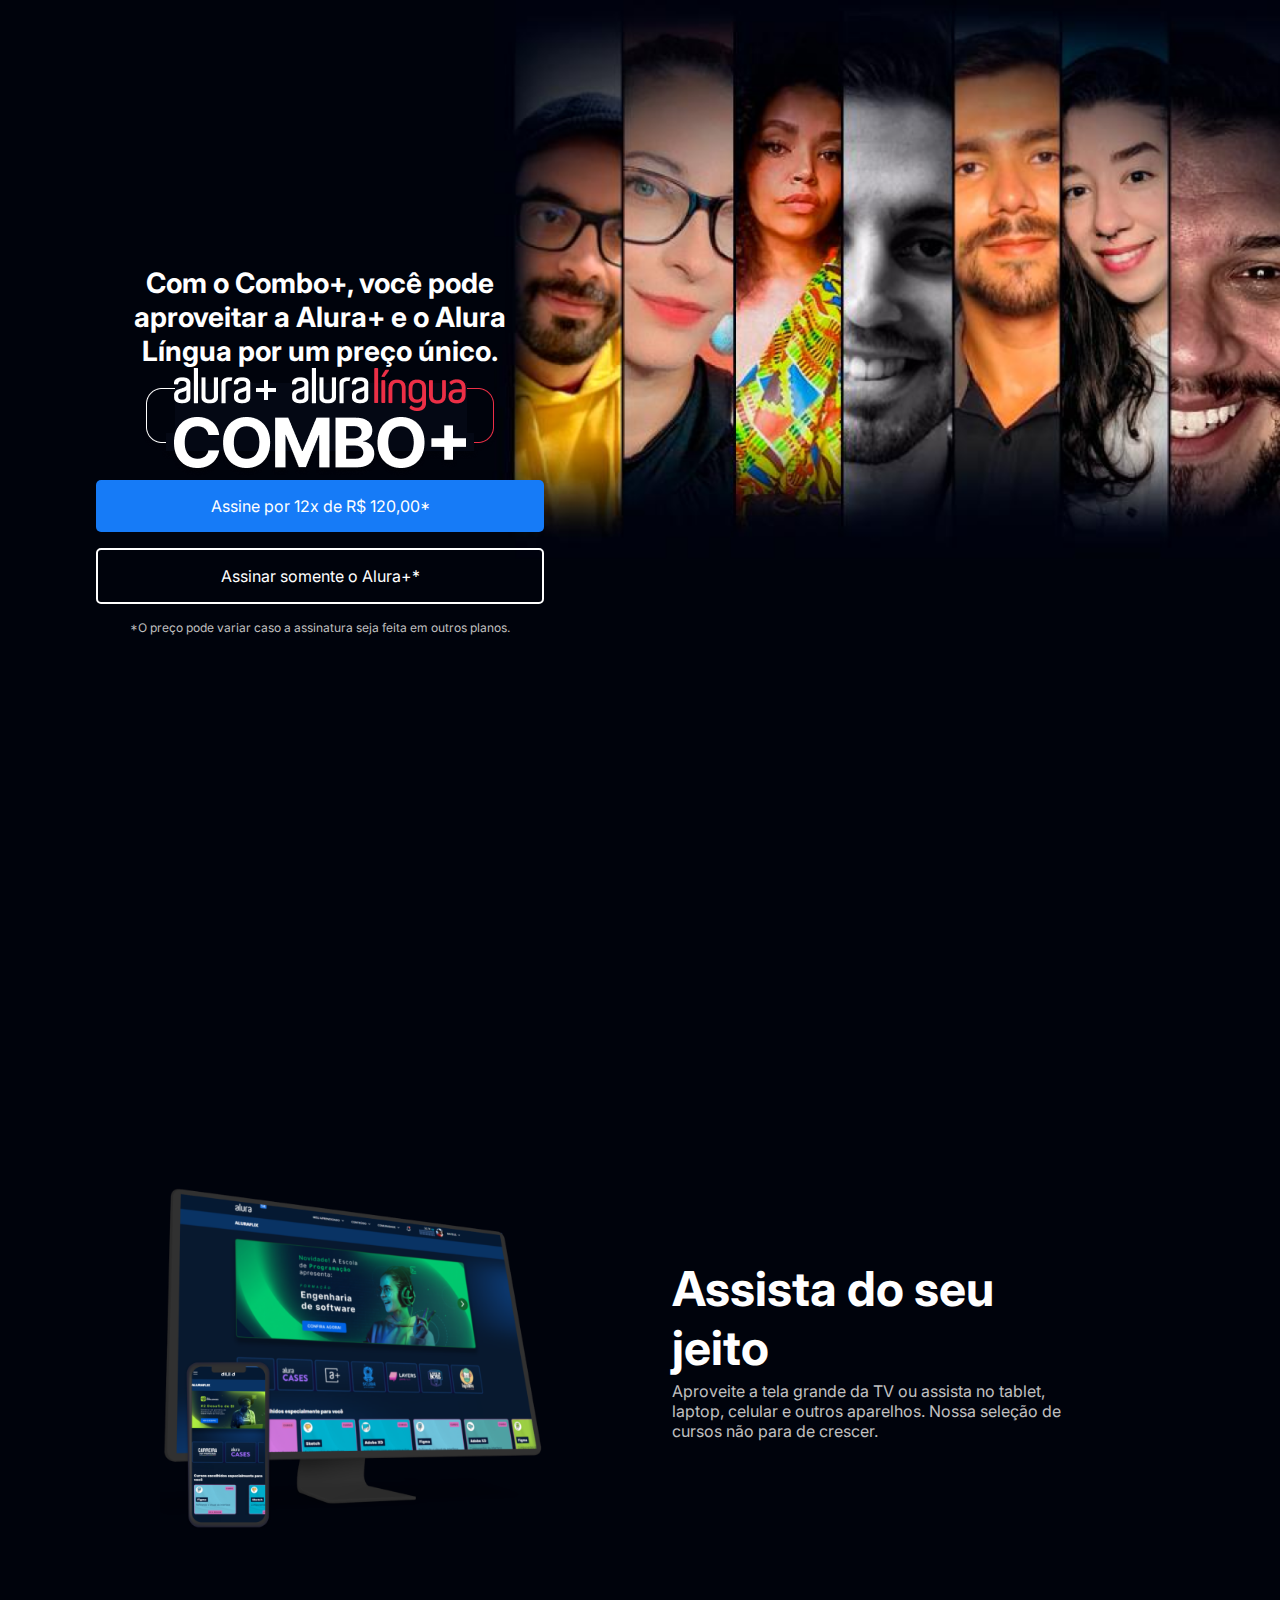
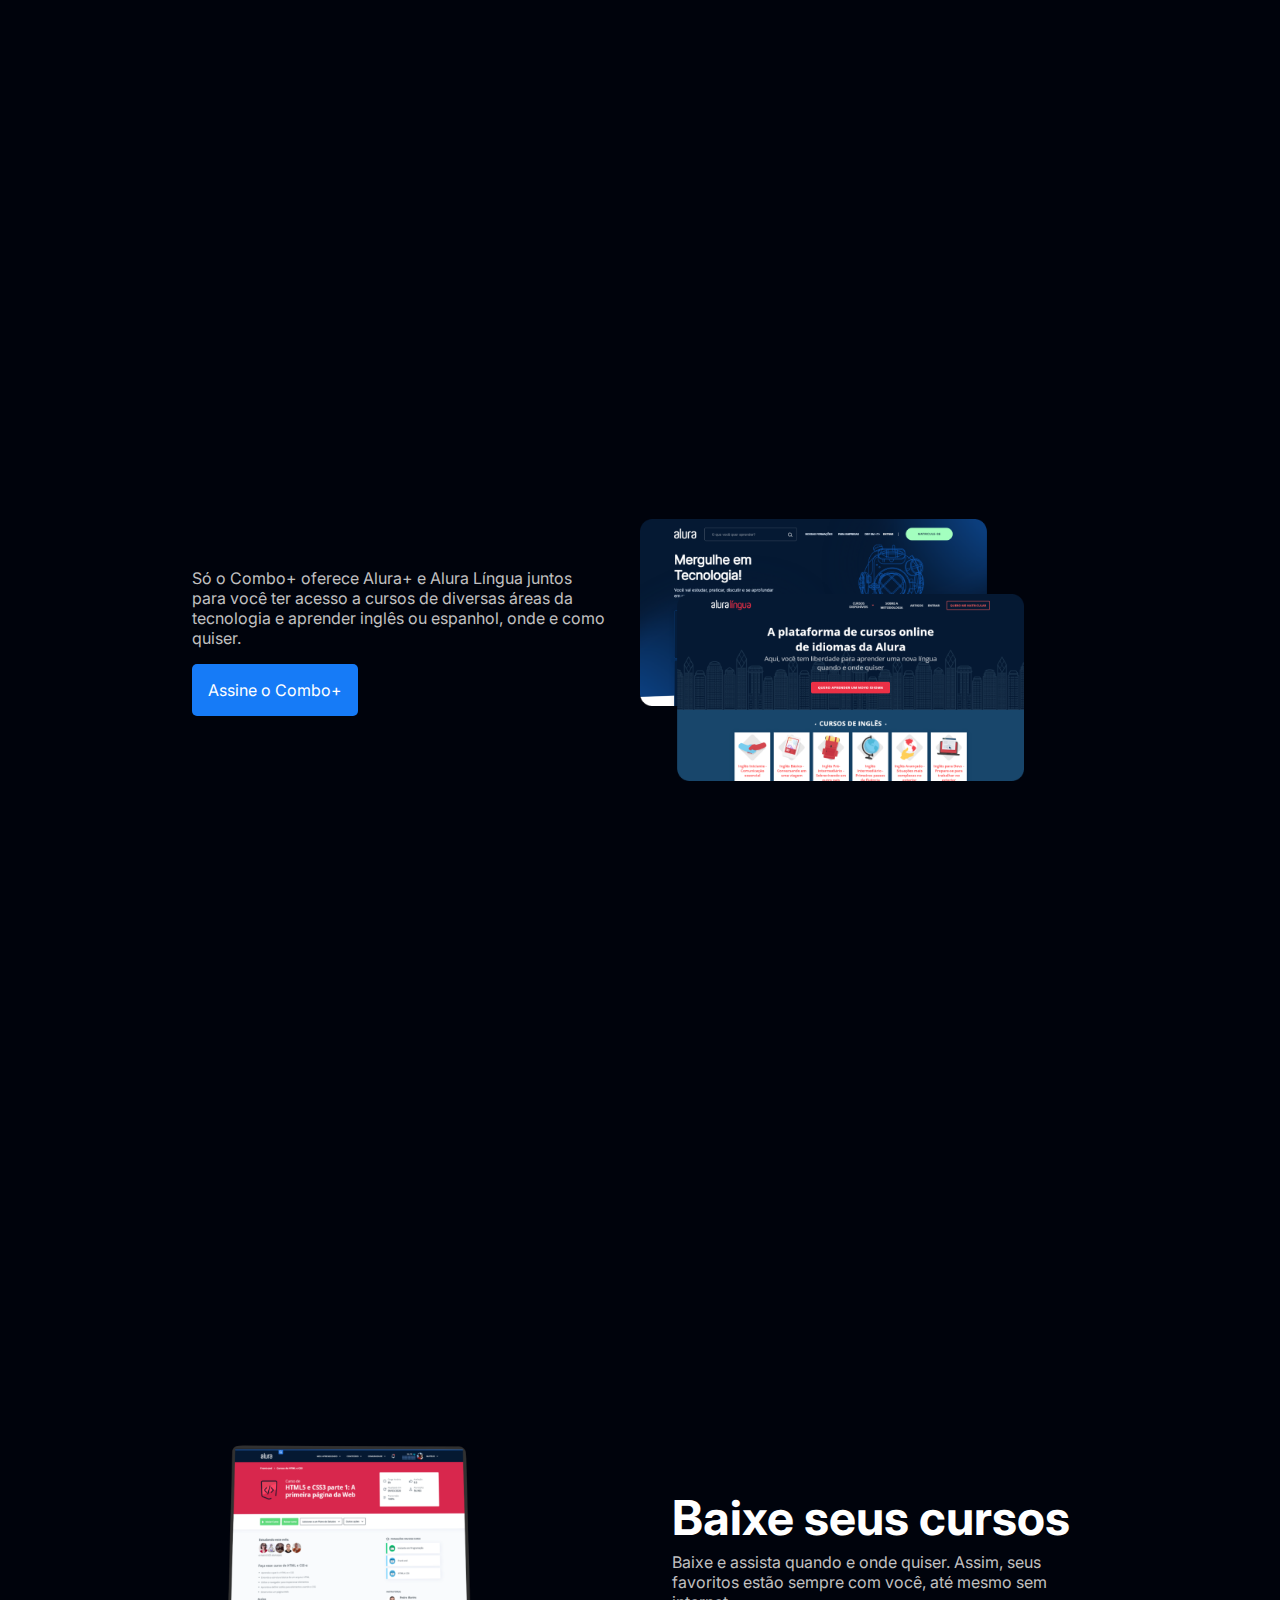
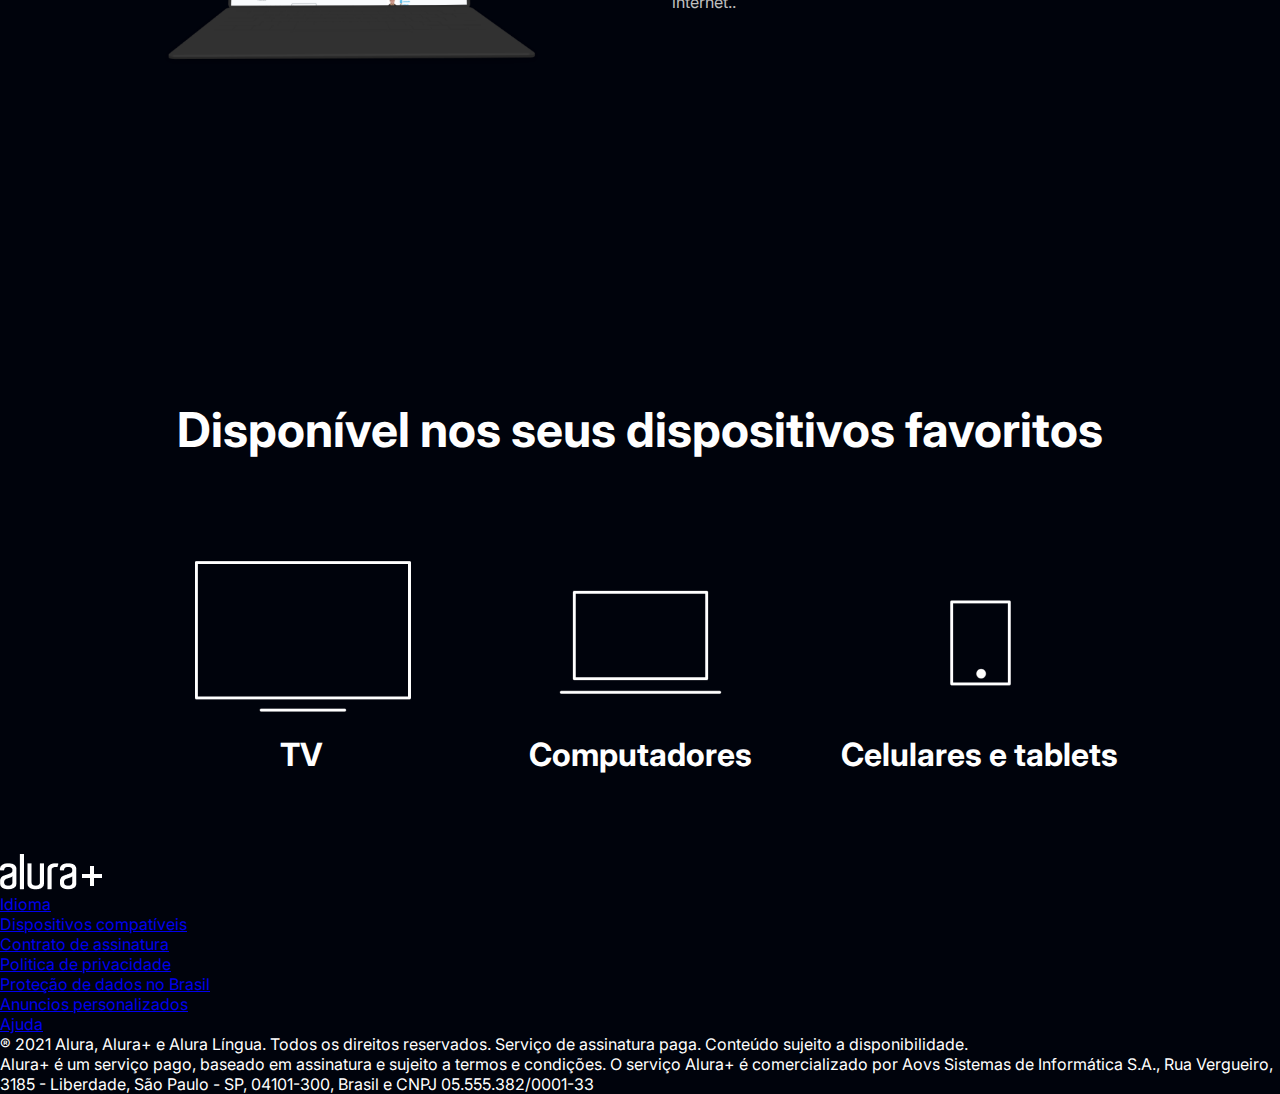
==== HTML e CSS: praticando HTML_CSS/index.html @ f59a2e47 "HTML e CSS: praticando HTML_CSS" ====
<!DOCTYPE html>
<html>

<head>
    <title>Alura Plus</title>
    <meta charset="UTF-8">
    <meta name="viewport" content="width=device-width, initial-scale=1">
    <link rel="stylesheet" href="style.css">
    <link rel="preconnect" href="https://fonts.googleapis.com">
    <link rel="preconnect" href="https://fonts.gstatic.com" crossorigin>
    <link href="https://fonts.googleapis.com/css2?family=Inter:wght@400;700&display=swap" rel="stylesheet">
</head>

<body>
    <section class="principal container">
        <div class="container__caixa">
            <h1 class="container__titulo">Com o Combo+, você pode aproveitar a Alura+ e o Alura Língua por um preço único.</h1>
            <img src="assets/Combo.png" alt="O combo+ é a junção do alura+ e o alura língua" class="container__imagem">
            <a href="https://www.alura.com.br" class="container__botao">Assine por 12x de R$ 120,00*</a>
            <a href="https://www.alura.com.br" class="container__botao botao_secundario">Assinar somente o Alura+*</a>
            <p class="container__aviso">*O preço pode variar caso a assinatura seja feita em outros planos.</p>
        </div>  
    </section>

    <section class="container secundario">
        <img src="./assets/Plataformas.png" alt="Plataforma alura" class="secundario__imagem">
        <div class="container__descricao">
            <h2 class="descricao__titulo">Assista do seu jeito</h2>
            <p class="descricao__texto">Aproveite a tela grande da TV ou assista no tablet, 
               laptop, celular e outros aparelhos. Nossa seleção de cursos não para de crescer.
            </p>
        </div>
    </section>
    <section class="container secundario">
        <div class="container__descricao">
            <p class="descricao__texto">Só o Combo+ oferece Alura+ e Alura Língua juntos para você ter 
               acesso a cursos de diversas áreas da tecnologia e aprender inglês ou espanhol, onde e 
               como quiser.
            </p>
            <a href="https://www.alura.com.br" class="container__botao secundario__botao">Assine o Combo+</a>
        </div>
        <img src="assets/Telas.png" alt="Telas do alura plus e alura lingua" class="secundario__imagem">
    </section>

    <section class="container secundario">
        <img src="./assets/Notebook.png" alt="Plataforma alura" class="secundario__imagem">
        <div class="container__descricao">
            <h2 class="descricao__titulo">Baixe seus cursos</h2>
            <p class="descricao__texto">Baixe e assista quando e onde quiser. Assim, seus favoritos estão 
               sempre com você, até mesmo sem internet..
            </p>
        </div>
    </section>

    <section class="dispositivos">
        <h2 class="dispositivos__titulo">Disponível nos seus dispositivos favoritos</h2>
        <ul class="dispositivos__lista">
            <li>
                <img src="assets/tv.png" alt="Tela de TV">
                <h3 class="lista__item">TV</h3>
            </li>
            <li>
                <img src="assets/computador.png" alt="Tela de pc">
                <h3 class="lista__item">Computadores</h3>
            </li>
            <li>
                <img src="assets/celular.png" alt="Tela de celular e tablet">
                <h3 class="lista__item">Celulares e tablets</h3>
            </li>
        </ul>
    </section>

    <footer class="rodape">
        <img src="assets/Logo.png" alt="Logo alura plus" class="rodape__logo">
        <ul class="rodape_lista">
            <li class="lista__link">
                <a href="#">Idioma</a>
            </li>
            <li class="lista__link">
                <a href="#">Dispositivos compatíveis</a>
            </li>
            <li class="lista__link">
                <a href="#">Contrato de assinatura</a>
            </li>
            <li class="lista__link">
                <a href="#">Politica de privacidade</a>
            </li>
            <li class="lista__link">
                <a href="#">Proteção de dados no Brasil</a>
            </li>
            <li class="lista__link">
                <a href="#">Anuncios personalizados</a>
            </li>
            <li class="lista__link">
                <a href="#">Ajuda</a>
            </li>
        </ul>
        <p class="rodape__texto">® 2021 Alura, Alura+ e Alura Língua. Todos os direitos reservados. 
           Serviço de assinatura paga. Conteúdo sujeito a disponibilidade.
        </p>
        <p class="rodape__texto">Alura+ é um serviço pago, baseado em assinatura e sujeito a termos e condições. 
            O serviço Alura+ é comercializado por Aovs Sistemas de Informática S.A., Rua Vergueiro, 3185 - Liberdade, 
            São Paulo - SP, 04101-300, Brasil e CNPJ 05.555.382/0001-33
        </p>
    </footer>

</body>

</html>
---- HTML e CSS: praticando HTML_CSS/style.css ----
:root {
    --branco-principal: #FFFFFF;
    --cinza-secundario: #C0C0C0;
    --botao-azul: #167BF7;
    --cor-de-fundo: #00030C;
    --fonte-principal: 'Inter';
}

* {
    margin: 0;
    padding: 0;
}

body {
    background-color: var(--cor-de-fundo);
    color: var(--branco-principal);
    font-family: var(--fonte-principal);
    font-size: 16px;
    font-weight: 400;
}

.principal {
    background-image: url("assets/Background.png");
    background-repeat: no-repeat;
    background-size: contain;
    align-items: center;
    text-align: center;
}

.container {
    height: 100vh;
    display: grid;
    grid-template-columns: 50% 50%;
}

.container__caixa{
    margin: 0 6em;
}

.container__titulo{
    font-size: 28px;
    font-weight: 700;
}

.container__imagem{
    margin: 1em, 0, 2em, 0;
}

.container__botao{
    background-color: var(--botao-azul);
    border-radius: 5px;
    padding: 1em;
    color: var(--branco-principal);
    display: block;
    text-decoration: none;
    margin-bottom: 1em;
}

.botao_secundario{
    color: var(--branco-principal);
    background-color: transparent;
    border: 2px solid var(--branco-principal);

}

.container__aviso{
    font-size: 12px;
    color: var(--cinza-secundario);
}

.secundario{
    align-items: center;
    margin: 0 10em;
}

.secundario__imagem{
    width: 80%;
}

.descricao__titulo{
    font-weight: 700;
    font-size: 48px;
    color: var(--branco-principal);
    margin-bottom: 0.1em;
}

.descricao__texto{
    color: var(--cinza-secundario);
}   

.secundario__botao{
    display: inline-block;
    margin-top: 1em;
}

.container__descricao{
    padding: 2em;
}

.dispositivos{
    text-align: center;
}

.dispositivos__titulo{
    font-size: 48px;
    color: var(--branco-principal);
}

.dispositivos__lista{
    display: flex;
    justify-content: center;
    list-style-type: none;
    margin: 5em 0;
}

.lista__item{
    font-size: 32px;
    color: var(--branco-principal);
}
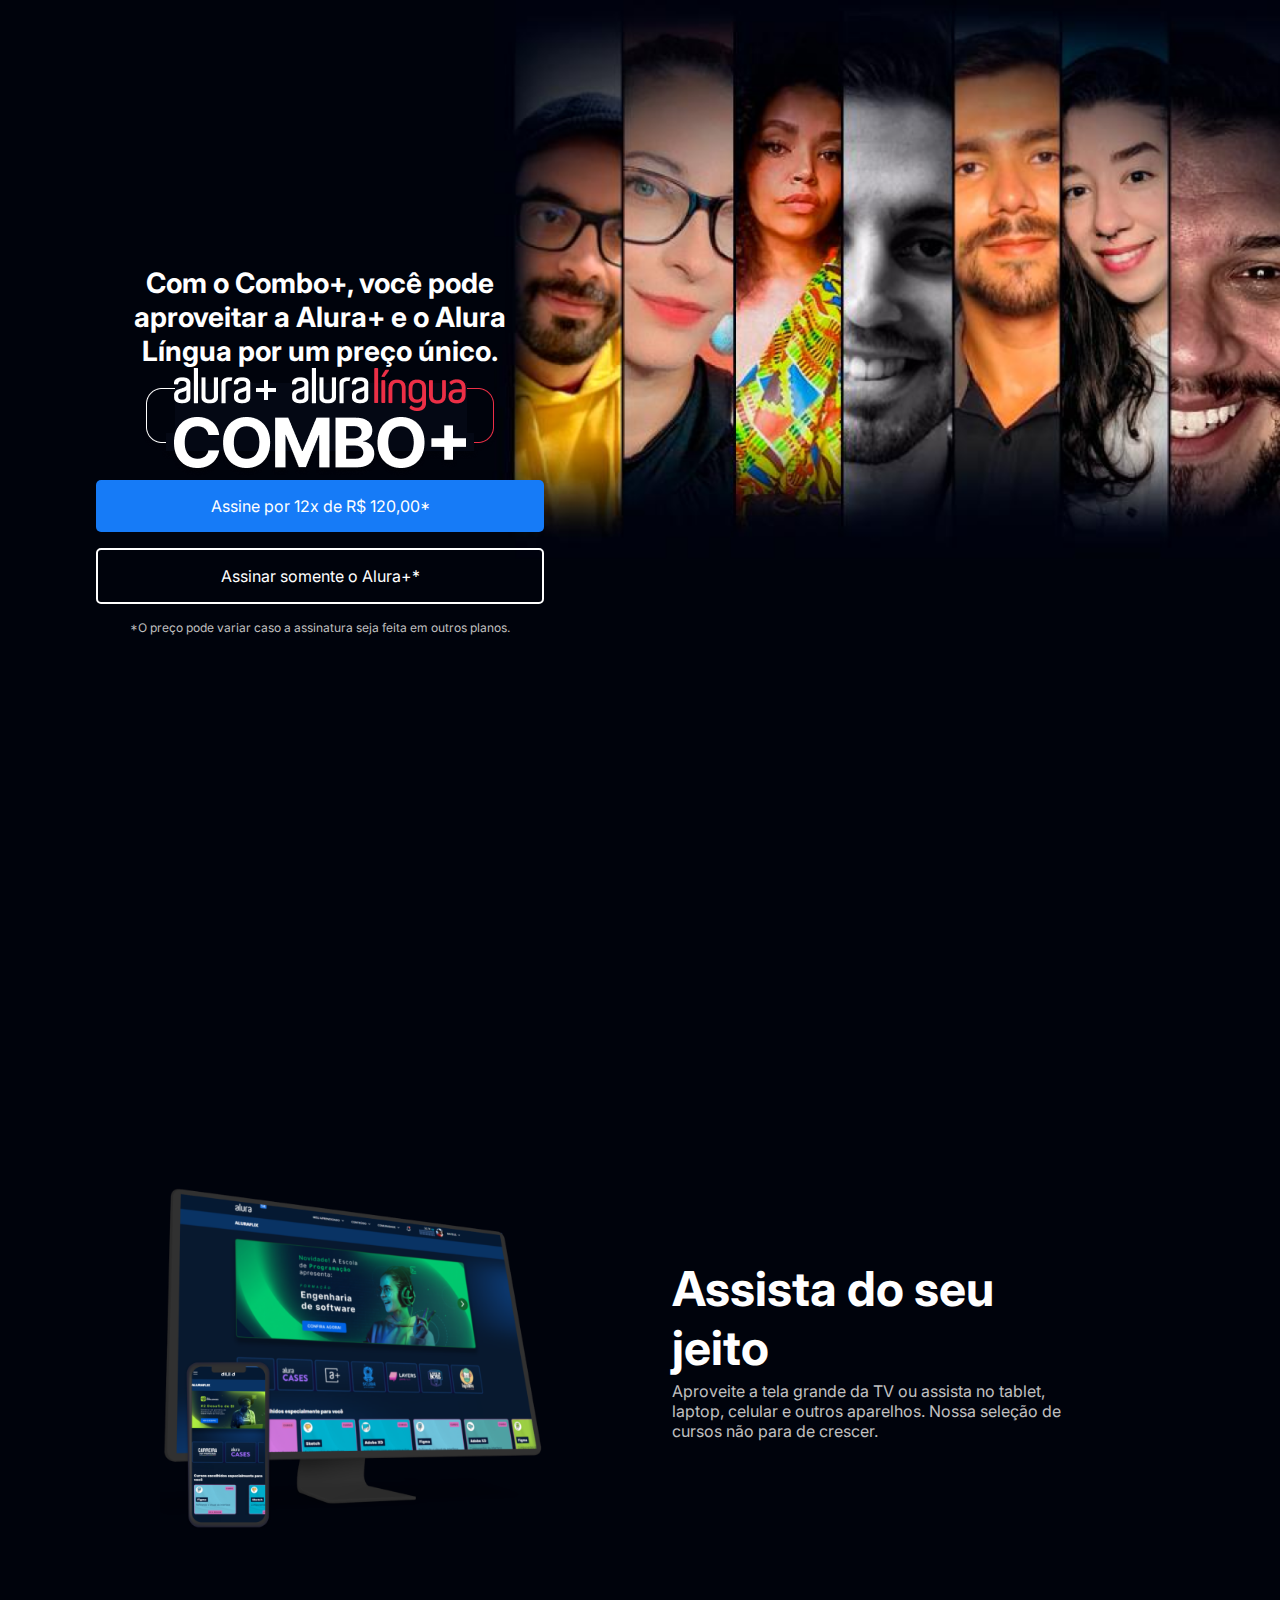
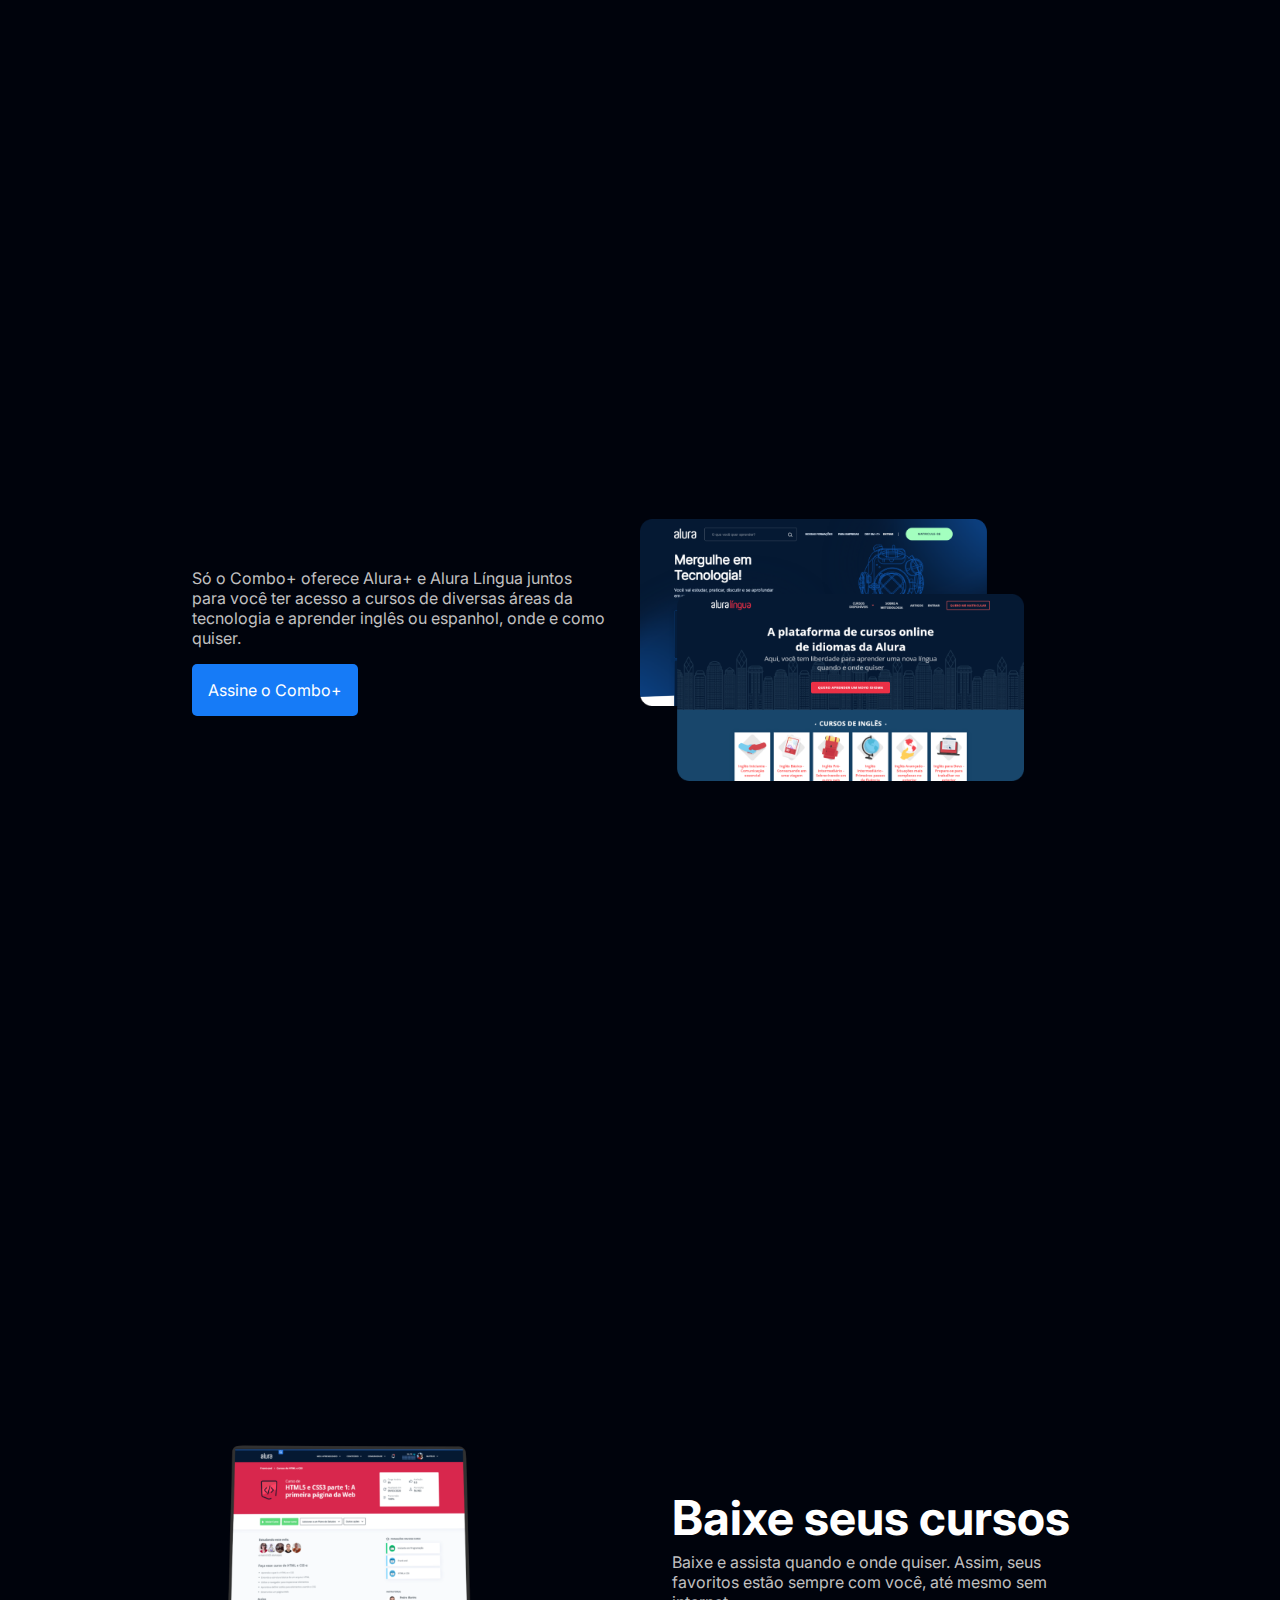
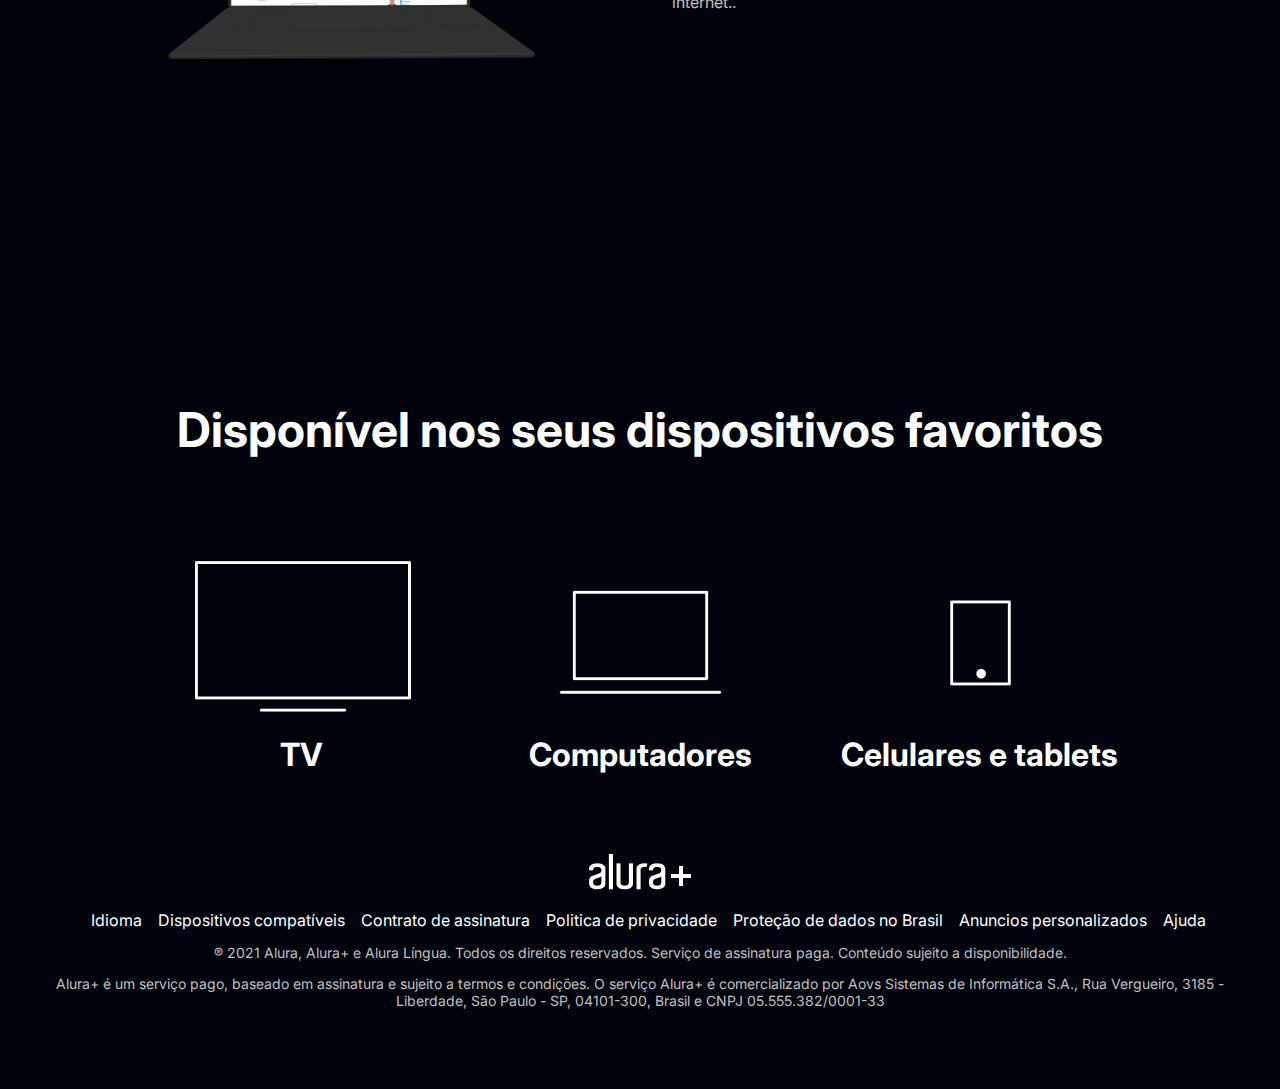
==== commit e293b794: "HTML e CSS: praticando HTML_CSS" ====
--- a/HTML e CSS: praticando HTML_CSS/index.html
+++ b/HTML e CSS: praticando HTML_CSS/index.html
@@ -72,7 +72,7 @@
 
     <footer class="rodape">
         <img src="assets/Logo.png" alt="Logo alura plus" class="rodape__logo">
-        <ul class="rodape_lista">
+        <ul class="rodape__lista">
             <li class="lista__link">
                 <a href="#">Idioma</a>
             </li>
--- a/HTML e CSS: praticando HTML_CSS/style.css
+++ b/HTML e CSS: praticando HTML_CSS/style.css
@@ -4,6 +4,7 @@
     --botao-azul: #167BF7;
     --cor-de-fundo: #00030C;
     --fonte-principal: 'Inter';
+    --botao-azul-efeito: #167BF7;
 }
 
 * {
@@ -54,6 +55,11 @@
     display: block;
     text-decoration: none;
     margin-bottom: 1em;
+}
+
+.container__botao:hover {
+    background-color: var(--botao-azul-efeito);
+    color: var(--cor-de-fundo);
 }
 
 .botao_secundario{
@@ -116,4 +122,37 @@
 .lista__item{
     font-size: 32px;
     color: var(--branco-principal);
-}+}
+
+.rodape {
+    text-align: center;
+    margin: 5em 3em;
+}
+
+.rodape__lista {
+    display: flex;
+    justify-content: center;
+    list-style-type: none;
+    margin-top: 1em;
+}
+
+.lista__link a{
+    text-decoration: none;
+    color: var(--branco-principal);
+    margin-left: 1em;
+}
+
+.rodape__texto {
+    margin: 1em 0;
+    color: var(--cinza-secundario);
+    font-size: 14px;
+}
+
+.lista__link a:hover {
+    color: var(--botao-azul);
+}
+
+.lista__link a:active {
+    color: purple;
+}
+
